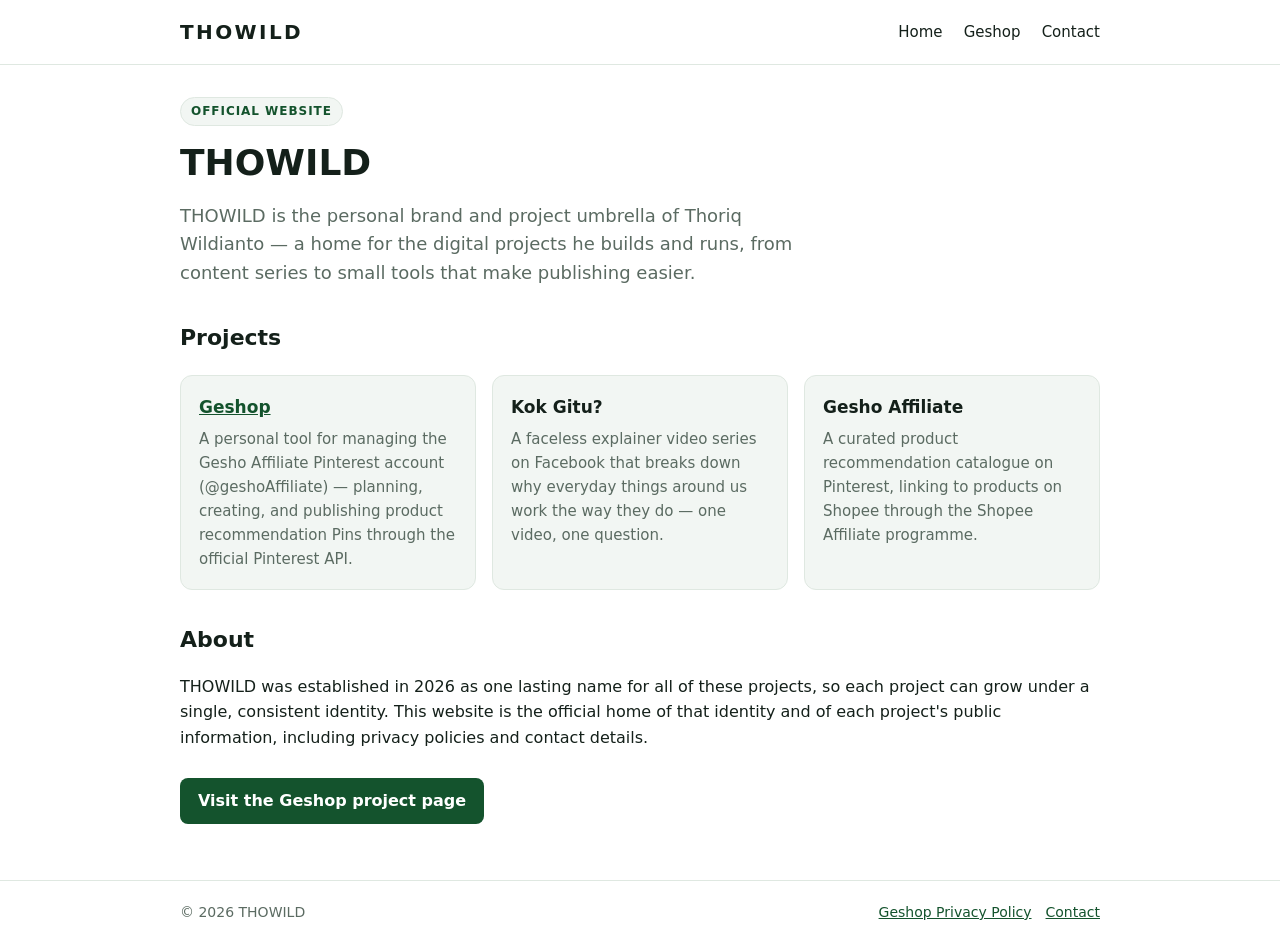
==== index.html @ b92587a5 "Add THOWILD website with Geshop pages and custom domain" ====
<!DOCTYPE html>
<html lang="en">
<head>
<meta charset="utf-8">
<meta name="viewport" content="width=device-width, initial-scale=1">
<title>THOWILD — Official Website</title>
<meta name="description" content="THOWILD is the home of Thoriq Wildianto's digital projects, including Geshop and the Kok Gitu? series.">
<link rel="stylesheet" href="/assets/style.css">
</head>
<body>
<header>
  <div class="nav">
    <a class="logo" href="/">THOWILD</a>
    <nav>
      <a href="/">Home</a>
      <a href="/geshop/">Geshop</a>
      <a href="/geshop/contact.html">Contact</a>
    </nav>
  </div>
</header>
<main>
  <span class="badge">Official website</span>
  <h1>THOWILD</h1>
  <p class="lead">THOWILD is the personal brand and project umbrella of Thoriq Wildianto — a home for the digital projects he builds and runs, from content series to small tools that make publishing easier.</p>

  <h2>Projects</h2>
  <div class="grid">
    <div class="card">
      <h3><a href="/geshop/">Geshop</a></h3>
      <p>A personal tool for managing the Gesho Affiliate Pinterest account (@geshoAffiliate) — planning, creating, and publishing product recommendation Pins through the official Pinterest API.</p>
    </div>
    <div class="card">
      <h3>Kok Gitu?</h3>
      <p>A faceless explainer video series on Facebook that breaks down why everyday things around us work the way they do — one video, one question.</p>
    </div>
    <div class="card">
      <h3>Gesho Affiliate</h3>
      <p>A curated product recommendation catalogue on Pinterest, linking to products on Shopee through the Shopee Affiliate programme.</p>
    </div>
  </div>

  <h2>About</h2>
  <p>THOWILD was established in 2026 as one lasting name for all of these projects, so each project can grow under a single, consistent identity. This website is the official home of that identity and of each project's public information, including privacy policies and contact details.</p>
  <a class="btn" href="/geshop/">Visit the Geshop project page</a>
</main>
<footer>
  <div class="footer-in">
    <span>&copy; 2026 THOWILD</span>
    <span><a href="/geshop/privacy-policy.html">Geshop Privacy Policy</a><a href="/geshop/contact.html">Contact</a></span>
  </div>
</footer>
</body>
</html>
---- assets/style.css ----
:root{--bg:#ffffff;--ink:#14201a;--muted:#5b6b62;--accent:#14532d;--accent-ink:#ffffff;--card:#f2f6f3;--line:#dfe8e1}
*{box-sizing:border-box}body{margin:0;font-family:system-ui,-apple-system,"Segoe UI",Roboto,Arial,sans-serif;color:var(--ink);background:var(--bg);line-height:1.6}
a{color:var(--accent)}
header{border-bottom:1px solid var(--line)}
.nav{max-width:960px;margin:0 auto;padding:16px 20px;display:flex;align-items:center;justify-content:space-between;gap:16px;flex-wrap:wrap}
.logo{font-weight:800;letter-spacing:.12em;text-decoration:none;color:var(--ink);font-size:20px}
.nav nav a{margin-left:16px;text-decoration:none;color:var(--ink);font-size:15px}
.nav nav a:hover{color:var(--accent)}
main{max-width:960px;margin:0 auto;padding:32px 20px 56px}
.badge{display:inline-block;background:var(--card);border:1px solid var(--line);color:var(--accent);font-size:12px;font-weight:700;letter-spacing:.08em;text-transform:uppercase;padding:4px 10px;border-radius:999px}
h1{font-size:36px;line-height:1.15;margin:16px 0 12px}
h2{font-size:22px;margin:32px 0 8px}
p.lead{font-size:18px;color:var(--muted);max-width:640px}
.btn{display:inline-block;background:var(--accent);color:var(--accent-ink);padding:10px 18px;border-radius:8px;text-decoration:none;font-weight:600;margin-top:12px}
.grid{display:grid;grid-template-columns:repeat(auto-fit,minmax(220px,1fr));gap:16px;margin-top:20px}
.card{background:var(--card);border:1px solid var(--line);border-radius:12px;padding:18px}
.card h3{margin:0 0 6px;font-size:17px}
.card p{margin:0;color:var(--muted);font-size:15px}
footer{border-top:1px solid var(--line)}
.footer-in{max-width:960px;margin:0 auto;padding:20px;display:flex;justify-content:space-between;gap:12px;flex-wrap:wrap;color:var(--muted);font-size:14px}
.footer-in a{margin-left:14px}
table{border-collapse:collapse}td,th{border:1px solid var(--line);padding:8px 12px;text-align:left;font-size:15px}
code{background:var(--card);padding:2px 6px;border-radius:6px}
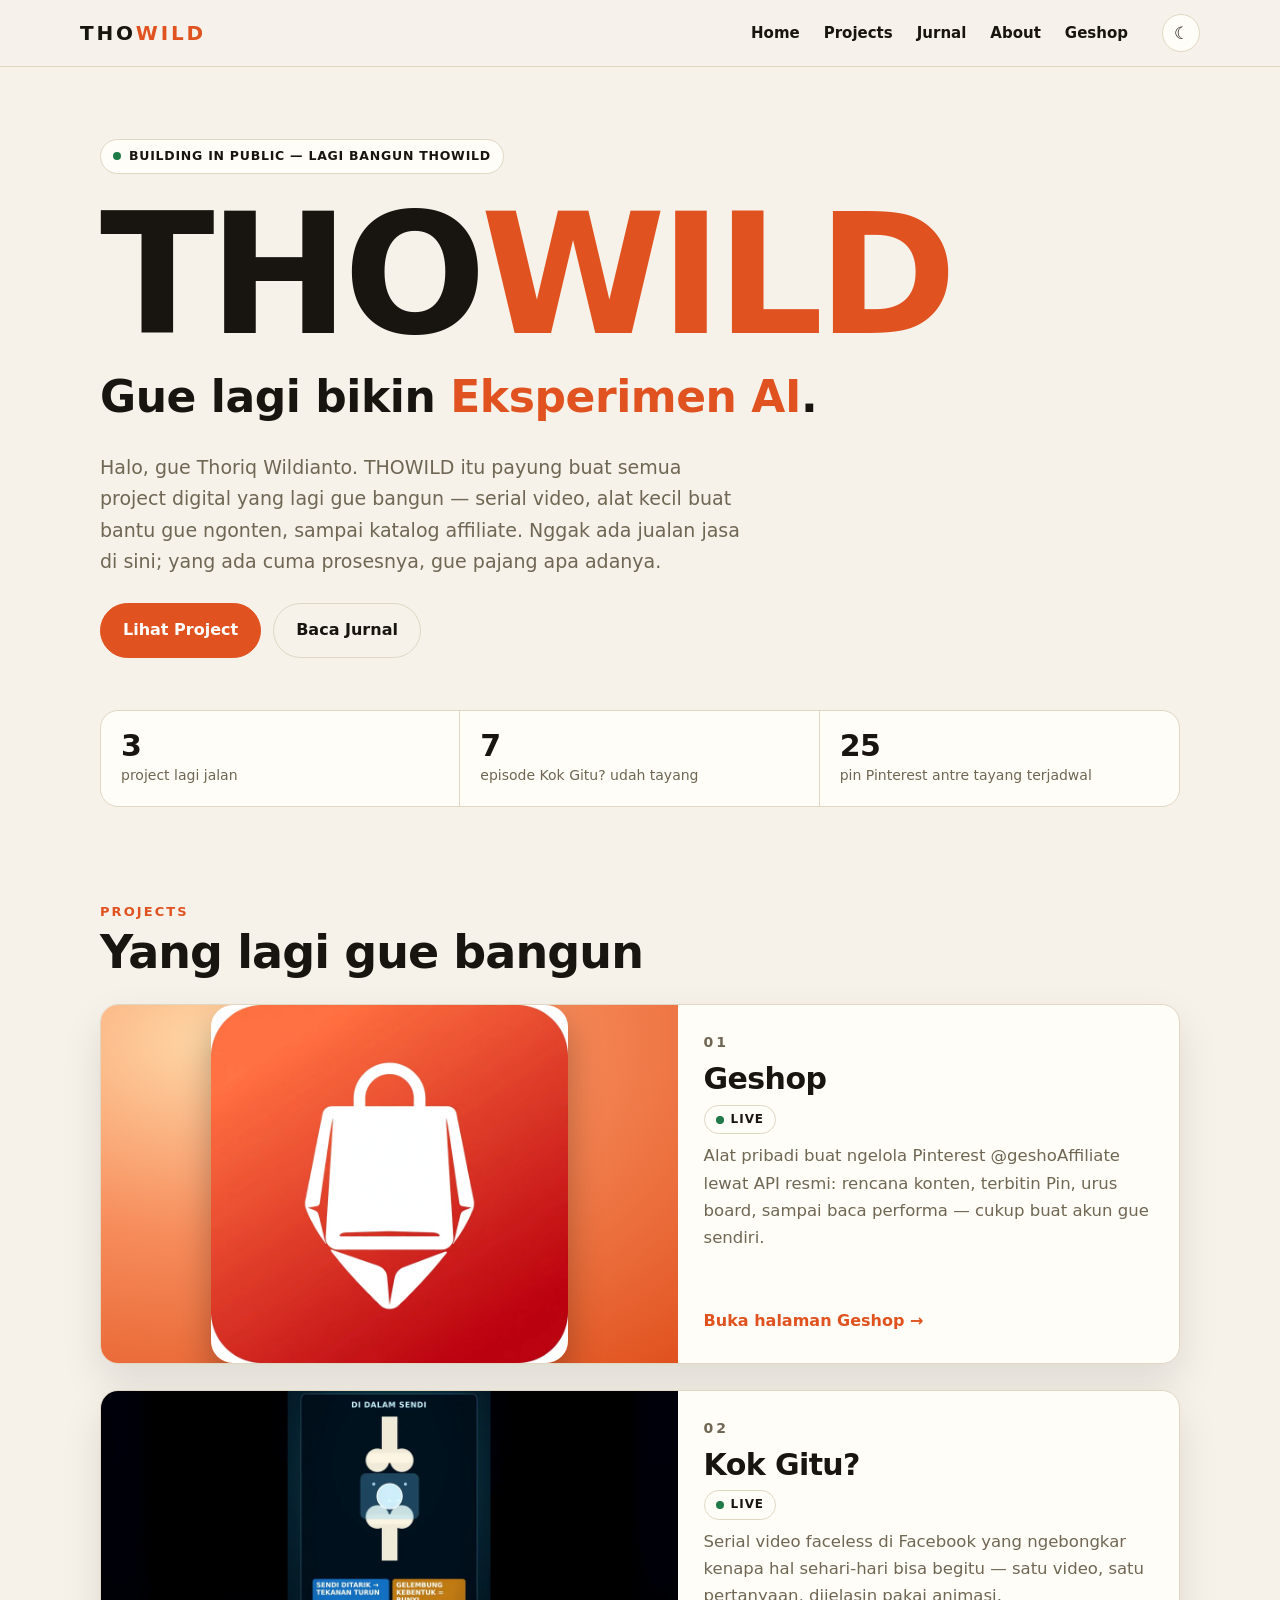
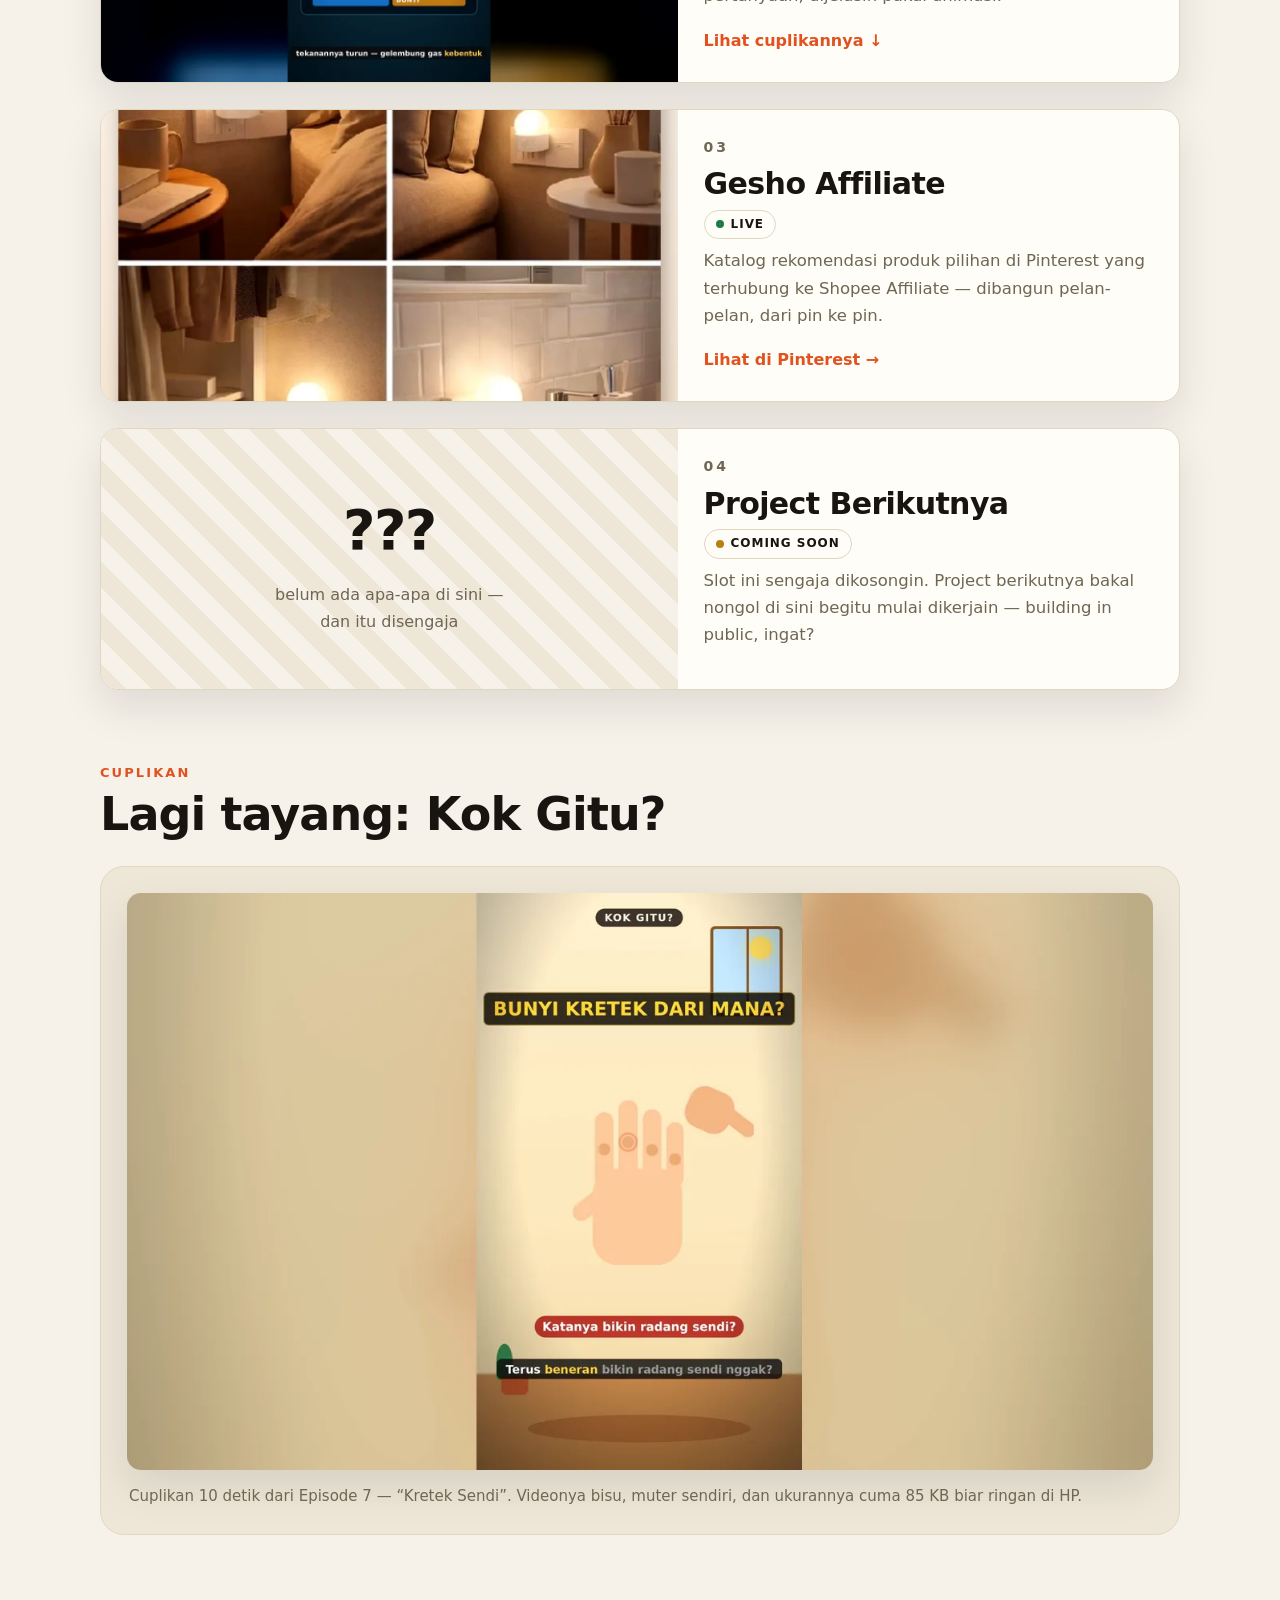
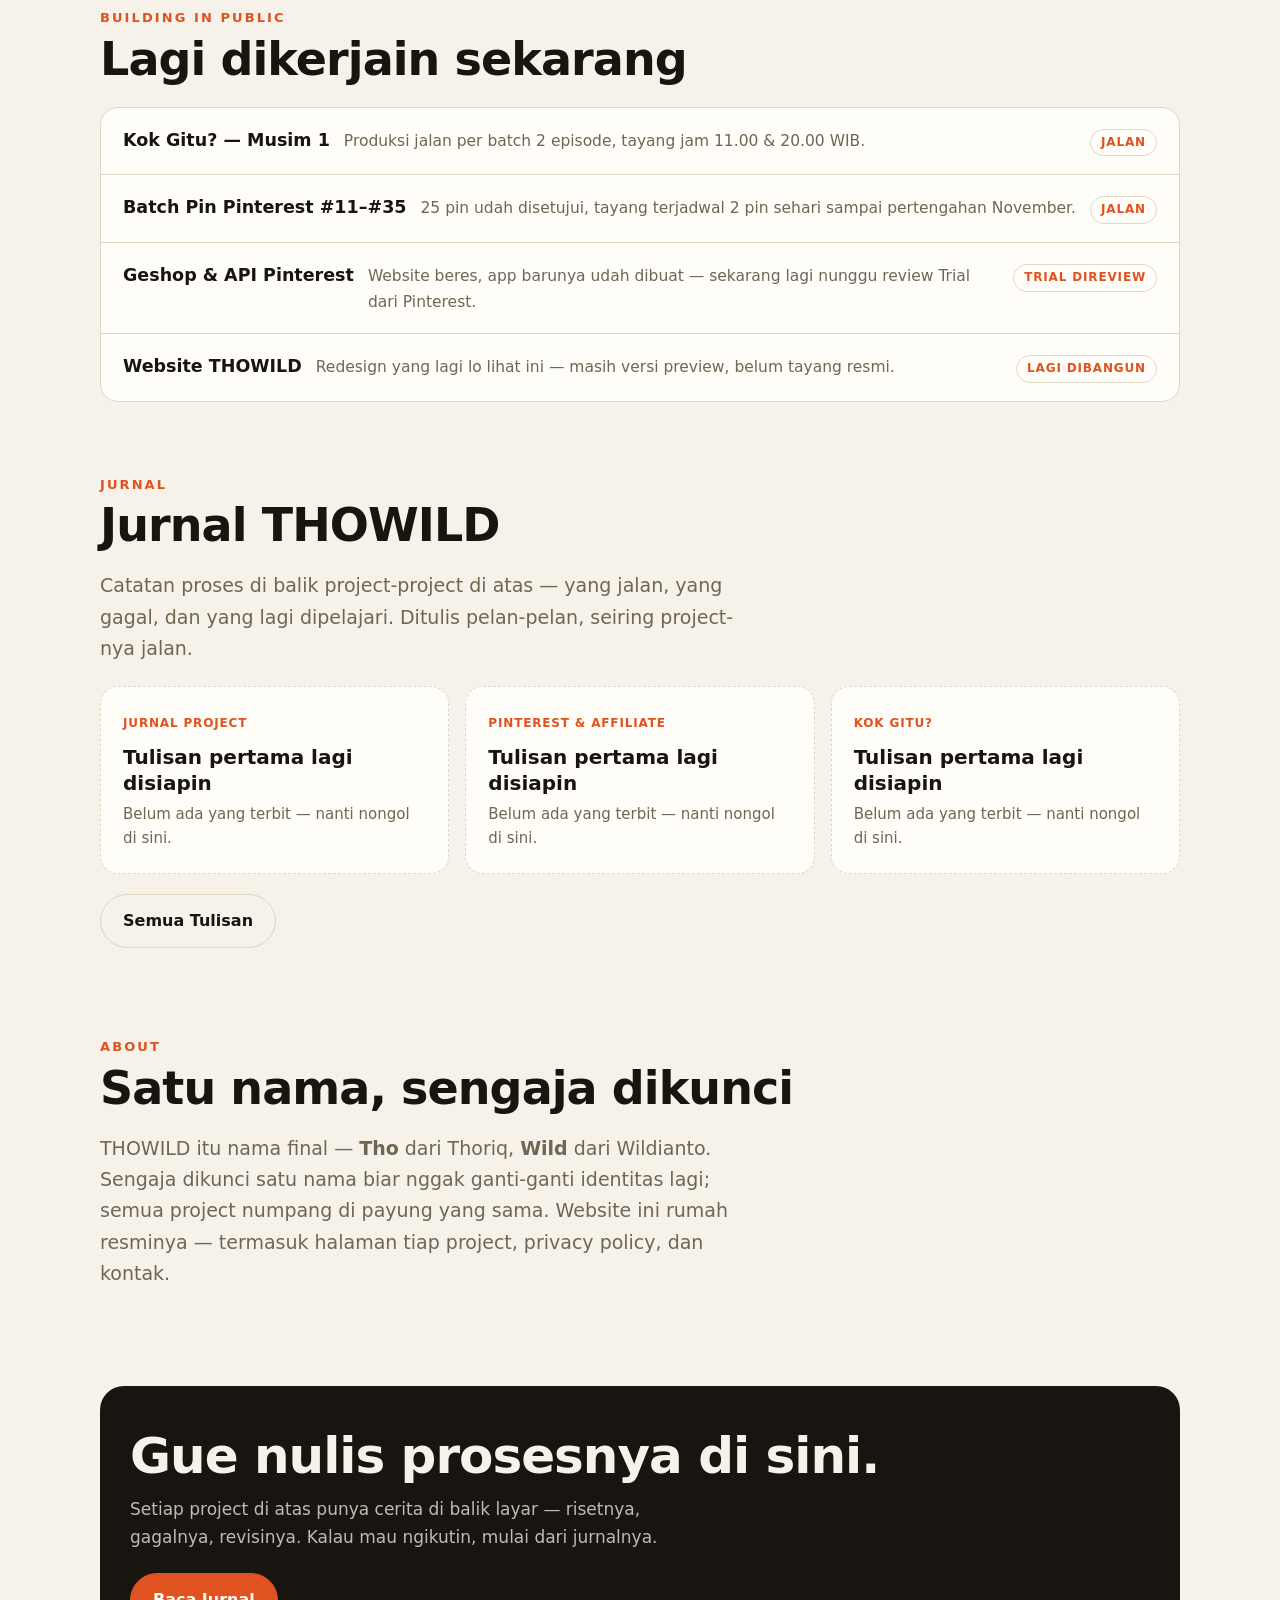
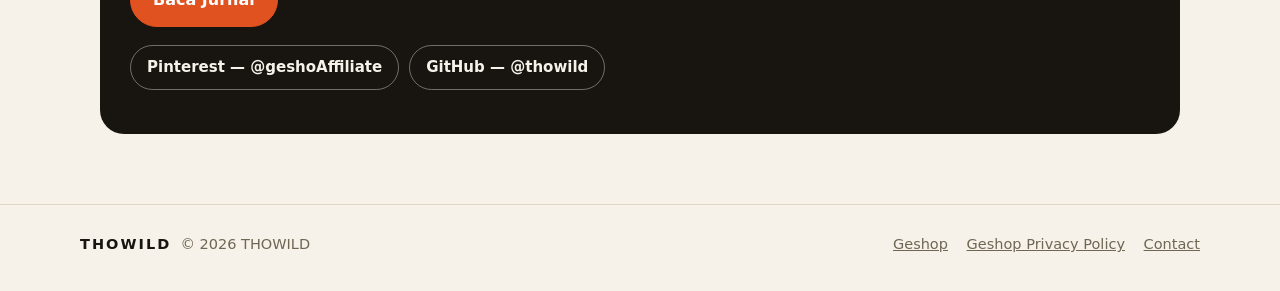
==== commit 67ec080a: "Redesign stage 2: new THOWILD homepage (assets embedded), blog index, Geshop pages restyled" ====
--- a/index.html
+++ b/index.html
@@ -1,53 +1,176 @@
 <!DOCTYPE html>
-<html lang="en">
+<html lang="id">
 <head>
 <meta charset="utf-8">
 <meta name="viewport" content="width=device-width, initial-scale=1">
-<title>THOWILD — Official Website</title>
-<meta name="description" content="THOWILD is the home of Thoriq Wildianto's digital projects, including Geshop and the Kok Gitu? series.">
+<title>THOWILD — Rumah Project Thoriq Wildianto</title>
+<meta name="description" content="THOWILD adalah rumah buat semua project digital Thoriq Wildianto: serial Kok Gitu?, alat Geshop buat Pinterest, dan Gesho Affiliate — dibangun pelan-pelan, in public.">
+<script>(function(){var d=document.documentElement;d.classList.add('js');var t=null;try{t=new URLSearchParams(location.search).get('theme')||localStorage.getItem('thowild-theme')}catch(e){}if(t!=='dark'&&t!=='light'){t=window.matchMedia&&window.matchMedia('(prefers-color-scheme: dark)').matches?'dark':'light'}d.dataset.theme=t})();</script>
 <link rel="stylesheet" href="/assets/style.css">
 </head>
 <body>
-<header>
-  <div class="nav">
-    <a class="logo" href="/">THOWILD</a>
-    <nav>
+<header class="site-header">
+  <div class="wrap nav">
+    <a class="logo" href="/">THO<em>WILD</em></a>
+    <nav class="menu">
       <a href="/">Home</a>
+      <a href="#projects">Projects</a>
+      <a href="/blog/">Jurnal</a>
+      <a href="#about">About</a>
       <a href="/geshop/">Geshop</a>
-      <a href="/geshop/contact.html">Contact</a>
     </nav>
+    <button class="theme-toggle" type="button" aria-label="Ganti mode gelap/terang"><span class="icon-moon" aria-hidden="true">☾</span><span class="icon-sun" aria-hidden="true">☀</span></button>
   </div>
 </header>
-<main>
-  <span class="badge">Official website</span>
-  <h1>THOWILD</h1>
-  <p class="lead">THOWILD is the personal brand and project umbrella of Thoriq Wildianto — a home for the digital projects he builds and runs, from content series to small tools that make publishing easier.</p>
 
-  <h2>Projects</h2>
-  <div class="grid">
-    <div class="card">
-      <h3><a href="/geshop/">Geshop</a></h3>
-      <p>A personal tool for managing the Gesho Affiliate Pinterest account (@geshoAffiliate) — planning, creating, and publishing product recommendation Pins through the official Pinterest API.</p>
+<main class="wrap">
+
+  <!-- HERO -->
+  <div class="hero">
+    <span class="badge"><span class="dot"></span> Building in public — lagi bangun THOWILD</span>
+    <h1 class="hero-title">THO<span class="wild">WILD</span></h1>
+    <p class="hero-line">Gue lagi bikin <span class="rotator" data-words="Konten,Eksperimen AI,Affiliate,Project Digital">Konten</span>.</p>
+    <p class="hero-intro">Halo, gue Thoriq Wildianto. THOWILD itu payung buat semua project digital yang lagi gue bangun — serial video, alat kecil buat bantu gue ngonten, sampai katalog affiliate. Nggak ada jualan jasa di sini; yang ada cuma prosesnya, gue pajang apa adanya.</p>
+    <div class="hero-actions">
+      <a class="btn" href="#projects">Lihat Project</a>
+      <a class="btn-ghost" href="/blog/">Baca Jurnal</a>
     </div>
-    <div class="card">
-      <h3>Kok Gitu?</h3>
-      <p>A faceless explainer video series on Facebook that breaks down why everyday things around us work the way they do — one video, one question.</p>
-    </div>
-    <div class="card">
-      <h3>Gesho Affiliate</h3>
-      <p>A curated product recommendation catalogue on Pinterest, linking to products on Shopee through the Shopee Affiliate programme.</p>
+    <div class="stats">
+      <div class="stat"><b>3</b><span>project lagi jalan</span></div>
+      <div class="stat"><b>7</b><span>episode Kok Gitu? udah tayang</span></div>
+      <div class="stat"><b>25</b><span>pin Pinterest antre tayang terjadwal</span></div>
     </div>
   </div>
 
-  <h2>About</h2>
-  <p>THOWILD was established in 2026 as one lasting name for all of these projects, so each project can grow under a single, consistent identity. This website is the official home of that identity and of each project's public information, including privacy policies and contact details.</p>
-  <a class="btn" href="/geshop/">Visit the Geshop project page</a>
+  <!-- PROJECTS -->
+  <section id="projects">
+    <p class="kicker">Projects</p>
+    <h2 class="section-title">Yang lagi gue bangun</h2>
+    <div class="project-list">
+
+      <article class="project-card reveal">
+        <div class="project-media media-contain">
+          <img src="[data-uri]" alt="Ikon aplikasi Geshop — tas belanja dengan pin lokasi" width="900" height="563" loading="lazy">
+        </div>
+        <div class="project-body">
+          <span class="project-no">01</span>
+          <h3>Geshop</h3>
+          <span class="status">Live</span>
+          <p>Alat pribadi buat ngelola Pinterest @geshoAffiliate lewat API resmi: rencana konten, terbitin Pin, urus board, sampai baca performa — cukup buat akun gue sendiri.</p>
+          <a class="project-link" href="/geshop/">Buka halaman Geshop →</a>
+        </div>
+      </article>
+
+      <article class="project-card reveal">
+        <div class="project-media">
+          <img src="[data-uri]" alt="Cuplikan adegan Kok Gitu? Episode 7 — diagram sendi dan gelembung gas" width="1200" height="750" loading="lazy">
+        </div>
+        <div class="project-body">
+          <span class="project-no">02</span>
+          <h3>Kok Gitu?</h3>
+          <span class="status">Live</span>
+          <p>Serial video faceless di Facebook yang ngebongkar kenapa hal sehari-hari bisa begitu — satu video, satu pertanyaan, dijelasin pakai animasi.</p>
+          <a class="project-link" href="#video">Lihat cuplikannya ↓</a>
+        </div>
+      </article>
+
+      <article class="project-card reveal">
+        <div class="project-media">
+          <img src="[data-uri]" alt="Salah satu pin Gesho Affiliate — lampu tidur mungil di kamar yang hangat" width="1200" height="750" loading="lazy">
+        </div>
+        <div class="project-body">
+          <span class="project-no">03</span>
+          <h3>Gesho Affiliate</h3>
+          <span class="status">Live</span>
+          <p>Katalog rekomendasi produk pilihan di Pinterest yang terhubung ke Shopee Affiliate — dibangun pelan-pelan, dari pin ke pin.</p>
+          <a class="project-link" href="https://www.pinterest.com/geshoAffiliate/">Lihat di Pinterest →</a>
+        </div>
+      </article>
+
+      <article class="project-card reveal">
+        <div class="project-media">
+          <div class="media-soon"><span class="big">???</span><span>belum ada apa-apa di sini —<br>dan itu disengaja</span></div>
+        </div>
+        <div class="project-body">
+          <span class="project-no">04</span>
+          <h3>Project Berikutnya</h3>
+          <span class="status soon">Coming Soon</span>
+          <p>Slot ini sengaja dikosongin. Project berikutnya bakal nongol di sini begitu mulai dikerjain — building in public, ingat?</p>
+        </div>
+      </article>
+
+    </div>
+  </section>
+
+  <!-- VIDEO -->
+  <section id="video">
+    <p class="kicker">Cuplikan</p>
+    <h2 class="section-title">Lagi tayang: Kok Gitu?</h2>
+    <div class="video-band reveal">
+      <div class="video-frame">
+        <video data-loop autoplay muted loop playsinline preload="metadata" poster="[data-uri]" aria-label="Cuplikan bisu 10 detik dari Kok Gitu? Episode 7, Kretek Sendi">
+          <source src="[data-uri]